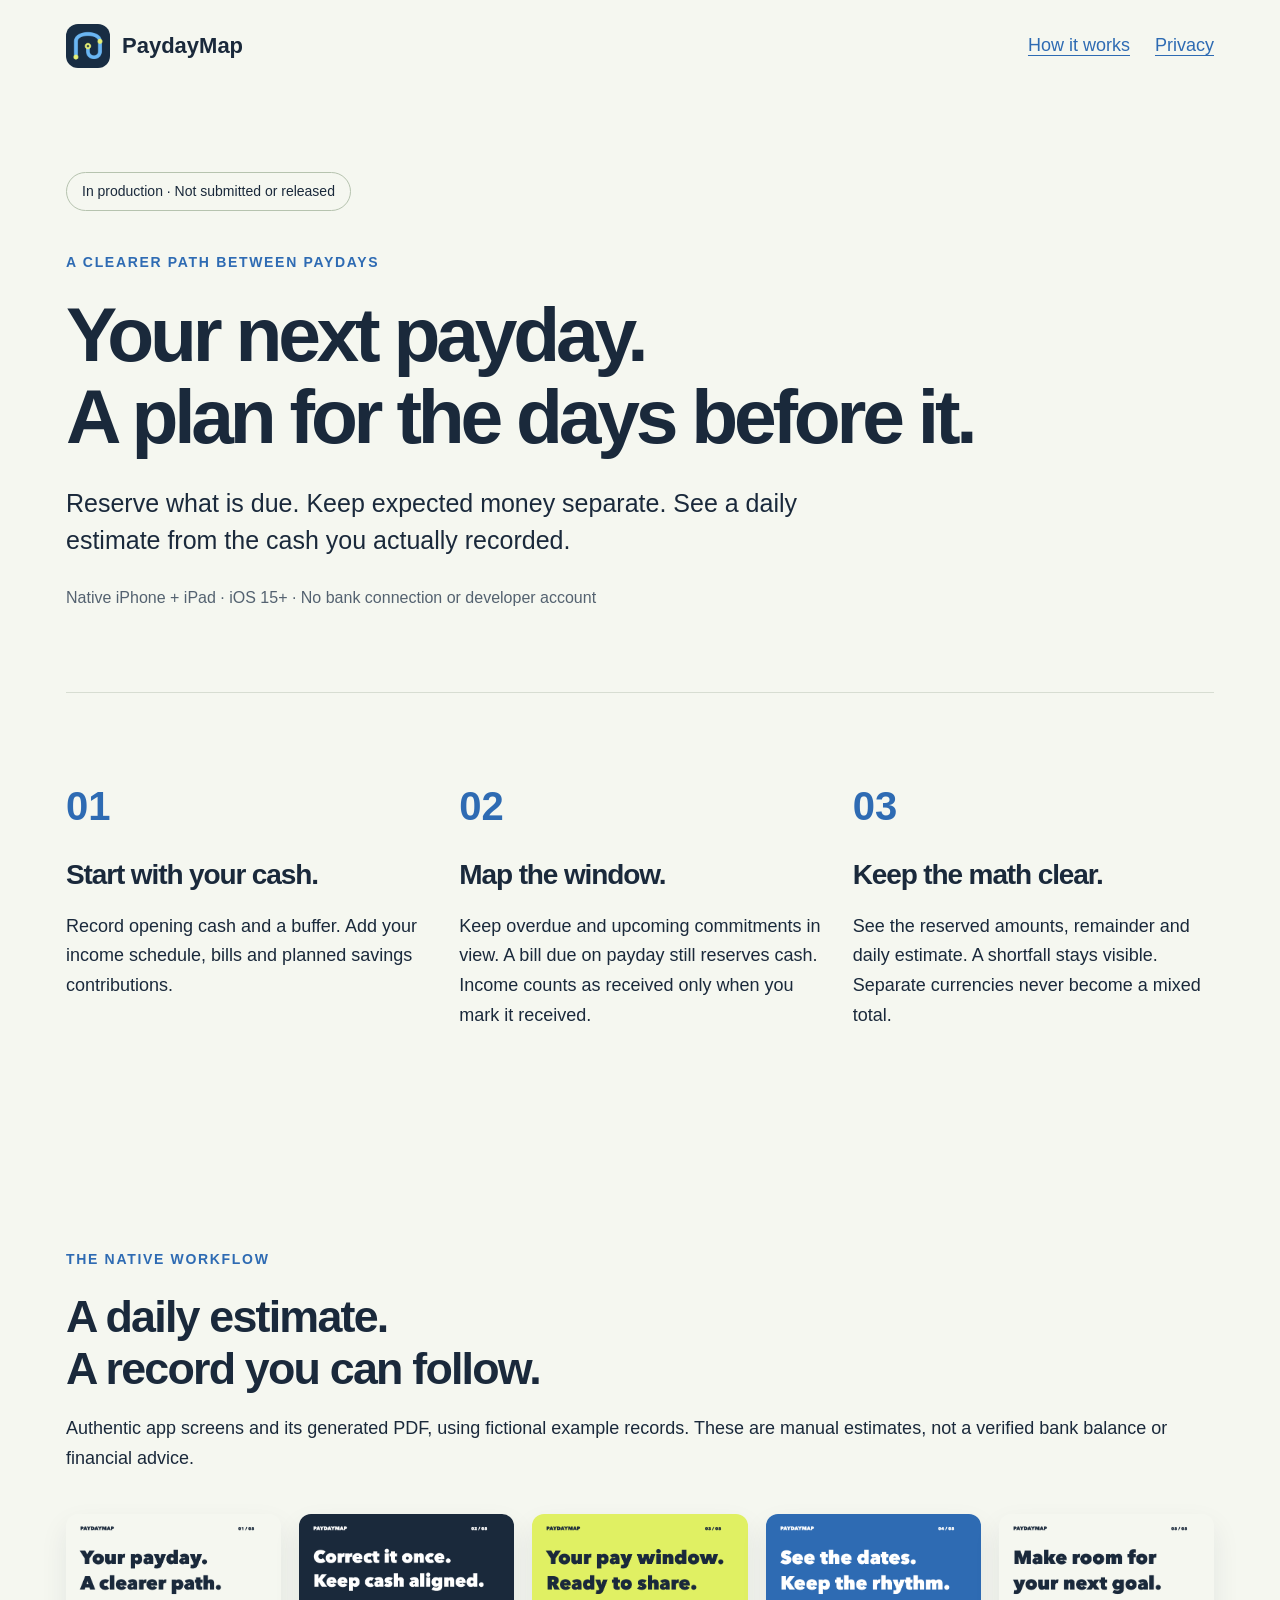
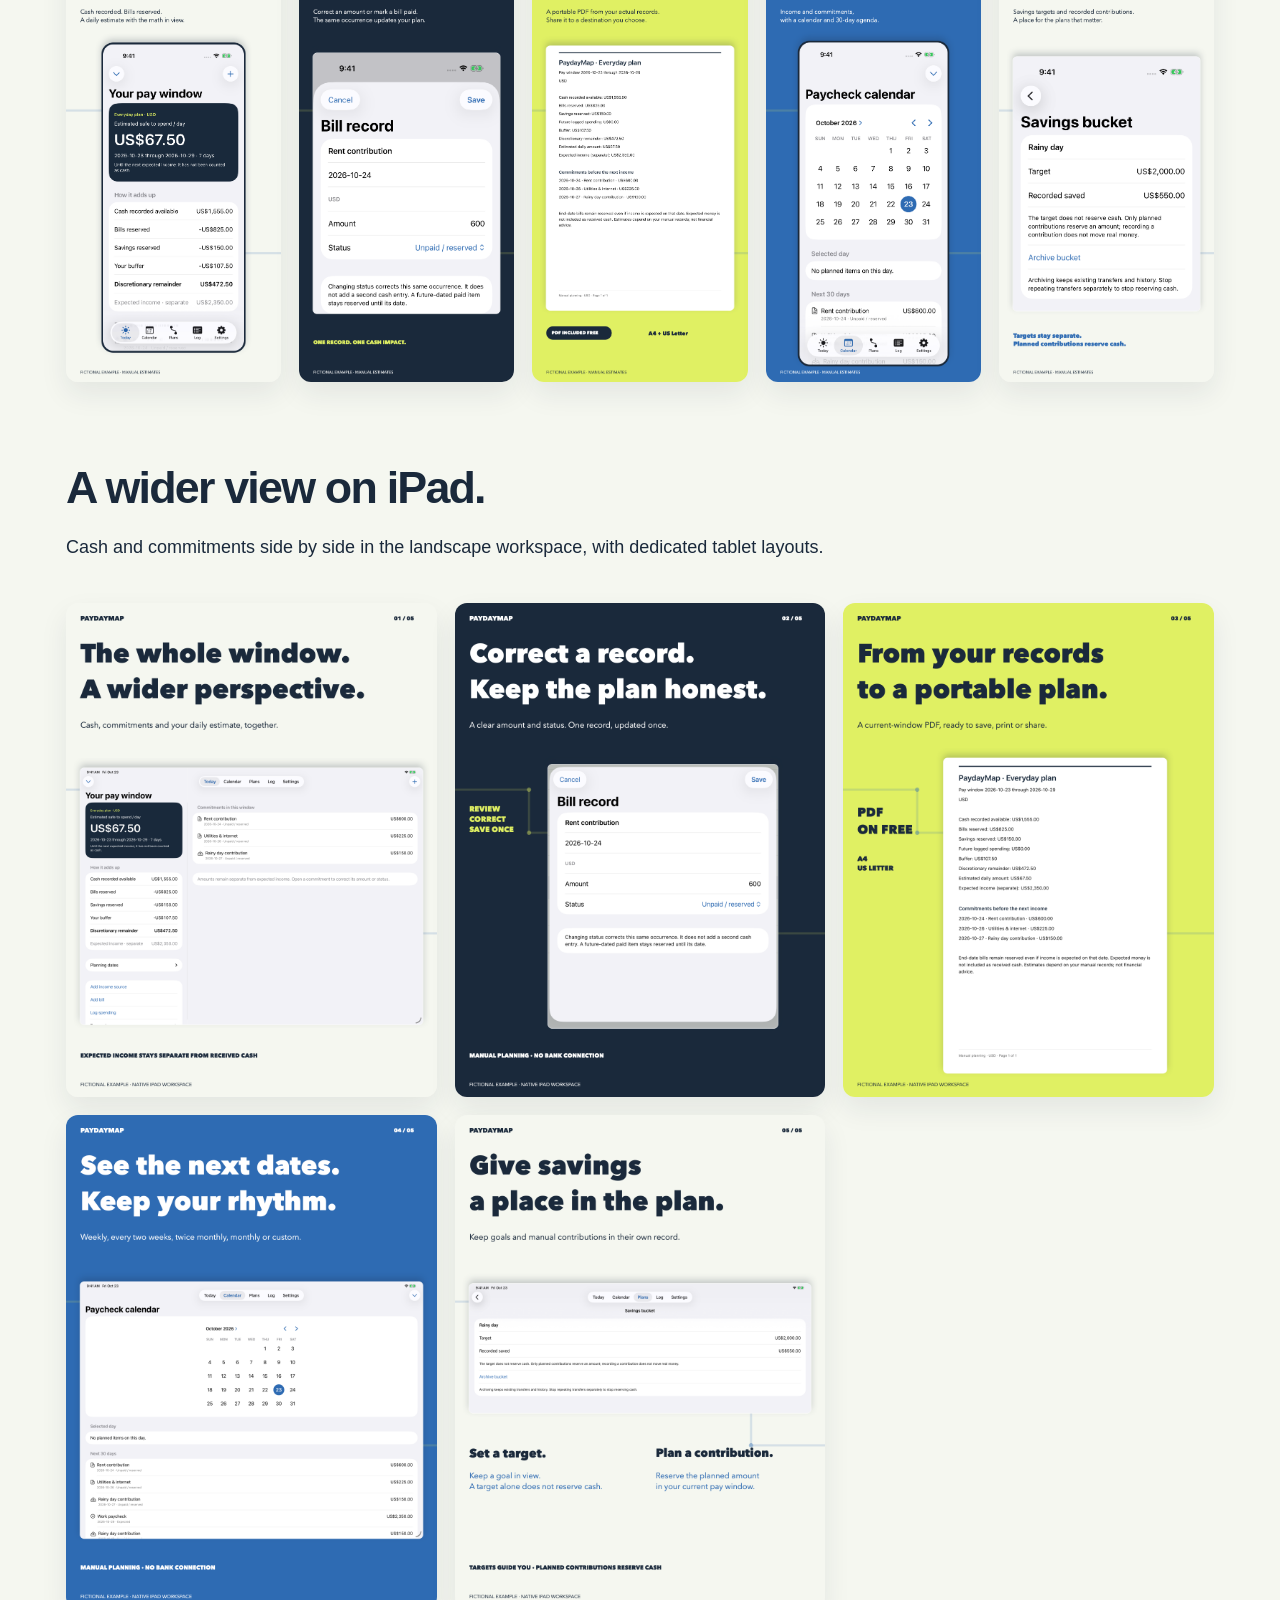
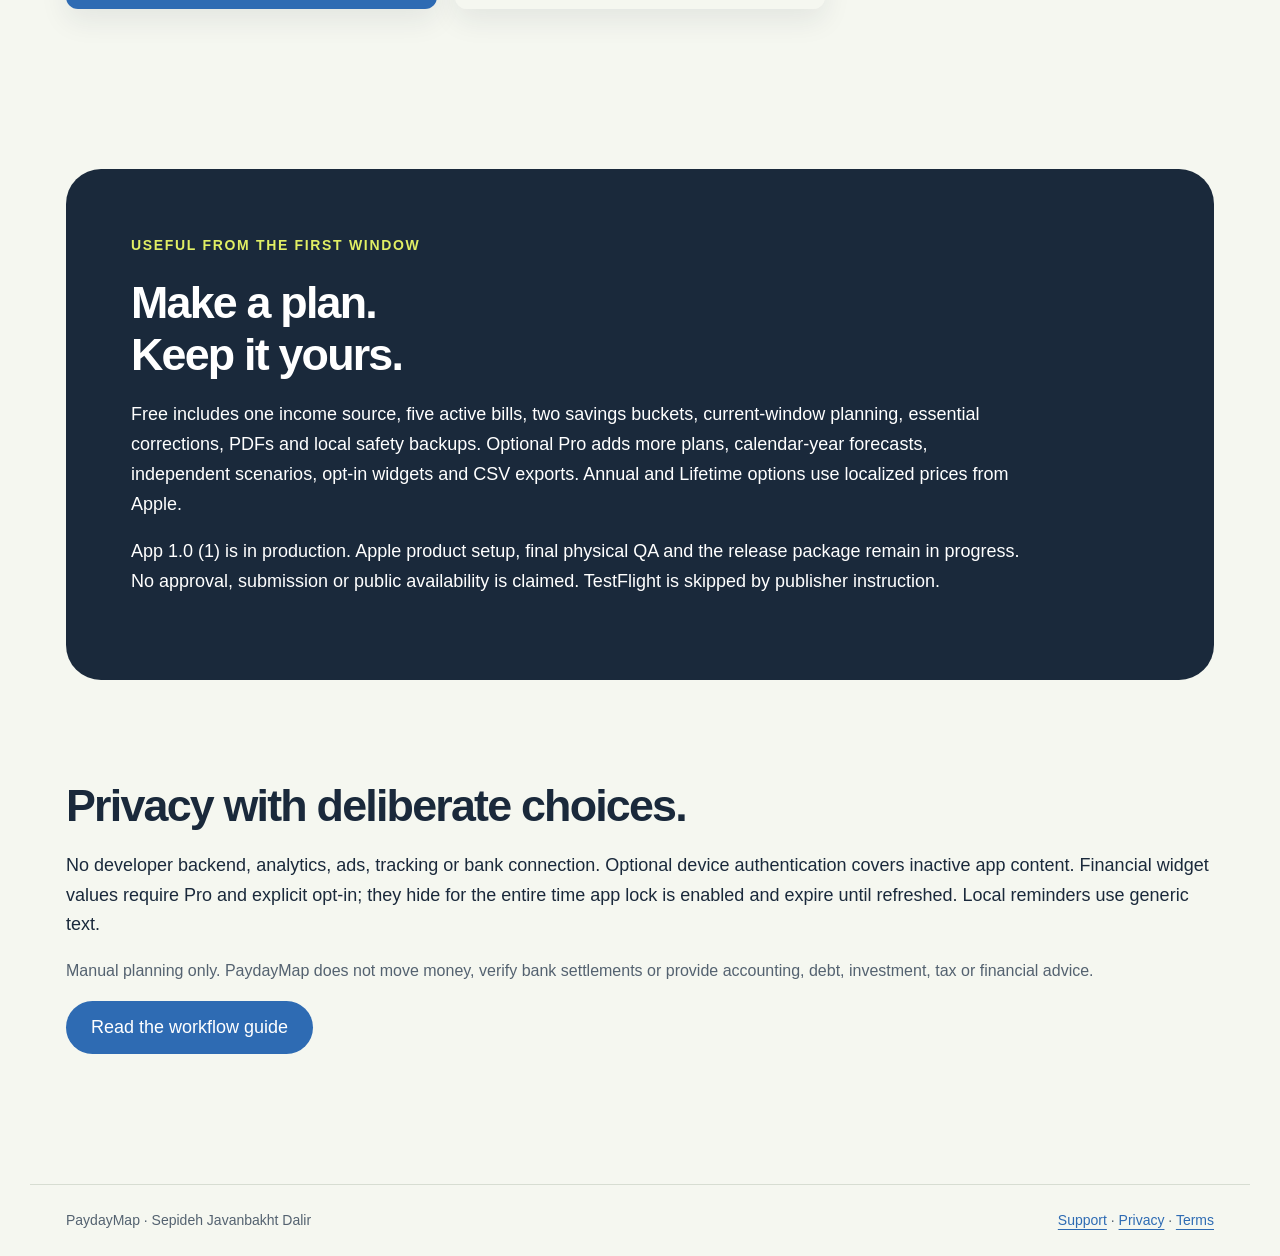
==== index.html @ ebb493a1 "Publish source-free PaydayMap product tour and reviewed iPhone/iPad campaigns" ====
<!doctype html><html lang="en"><head><meta charset="utf-8"><meta name="viewport" content="width=device-width,initial-scale=1"><link rel="stylesheet" href="style.css"><link rel="icon" href="assets/icon.png"><title>PaydayMap · Paycheck Budget</title><meta name="description" content="Manual paycheck-window planning for iPhone and iPad: recorded cash, reserved bills, savings, daily estimates and portable PDFs."></head><body><header><a class="brand" href="index.html"><img src="assets/icon.png" width="44" height="44" alt=""><strong>PaydayMap</strong></a><nav><a href="support.html">How it works</a><a href="privacy.html">Privacy</a></nav></header><main><section class="hero"><span class="status">In production · Not submitted or released</span><p class="eyebrow">A CLEARER PATH BETWEEN PAYDAYS</p><h1>Your next payday.<br>A plan for the days before it.</h1><p class="lead">Reserve what is due. Keep expected money separate. See a daily estimate from the cash you actually recorded.</p><p class="quiet">Native iPhone + iPad · iOS 15+ · No bank connection or developer account</p></section><section class="steps"><article><span>01</span><h2>Start with your cash.</h2><p>Record opening cash and a buffer. Add your income schedule, bills and planned savings contributions.</p></article><article><span>02</span><h2>Map the window.</h2><p>Keep overdue and upcoming commitments in view. A bill due on payday still reserves cash. Income counts as received only when you mark it received.</p></article><article><span>03</span><h2>Keep the math clear.</h2><p>See the reserved amounts, remainder and daily estimate. A shortfall stays visible. Separate currencies never become a mixed total.</p></article></section><section class="gallery"><p class="eyebrow">THE NATIVE WORKFLOW</p><h2>A daily estimate.<br>A record you can follow.</h2><p>Authentic app screens and its generated PDF, using fictional example records. These are manual estimates, not a verified bank balance or financial advice.</p><div class="phones"><a href="assets/iphone-01.png"><img src="assets/iphone-01.png" alt="PaydayMap iPhone campaign frame1: daily estimate and reserved cash" loading="lazy"></a><a href="assets/iphone-02.png"><img src="assets/iphone-02.png" alt="PaydayMap iPhone campaign frame2: correct one scheduled bill" loading="lazy"></a><a href="assets/iphone-03.png"><img src="assets/iphone-03.png" alt="PaydayMap iPhone campaign frame3: authentic current-window PDF" loading="lazy"></a><a href="assets/iphone-04.png"><img src="assets/iphone-04.png" alt="PaydayMap iPhone campaign frame4: calendar and upcoming dates" loading="lazy"></a><a href="assets/iphone-05.png"><img src="assets/iphone-05.png" alt="PaydayMap iPhone campaign frame5: savings goal and recorded contributions" loading="lazy"></a></div><h2>A wider view on iPad.</h2><p>Cash and commitments side by side in the landscape workspace, with dedicated tablet layouts.</p><div class="tablets"><a href="assets/ipad-01.png"><img src="assets/ipad-01.png" alt="PaydayMap dedicated iPad campaign frame1" loading="lazy"></a><a href="assets/ipad-02.png"><img src="assets/ipad-02.png" alt="PaydayMap dedicated iPad campaign frame2" loading="lazy"></a><a href="assets/ipad-03.png"><img src="assets/ipad-03.png" alt="PaydayMap dedicated iPad campaign frame3" loading="lazy"></a><a href="assets/ipad-04.png"><img src="assets/ipad-04.png" alt="PaydayMap dedicated iPad campaign frame4" loading="lazy"></a><a href="assets/ipad-05.png"><img src="assets/ipad-05.png" alt="PaydayMap dedicated iPad campaign frame5" loading="lazy"></a></div></section><section class="band"><p class="eyebrow">USEFUL FROM THE FIRST WINDOW</p><h2>Make a plan.<br>Keep it yours.</h2><p>Free includes one income source, five active bills, two savings buckets, current-window planning, essential corrections, PDFs and local safety backups. Optional Pro adds more plans, calendar-year forecasts, independent scenarios, opt-in widgets and CSV exports. Annual and Lifetime options use localized prices from Apple.</p><p>App 1.0 (1) is in production. Apple product setup, final physical QA and the release package remain in progress. No approval, submission or public availability is claimed. TestFlight is skipped by publisher instruction.</p></section><section><h2>Privacy with deliberate choices.</h2><p>No developer backend, analytics, ads, tracking or bank connection. Optional device authentication covers inactive app content. Financial widget values require Pro and explicit opt-in; they hide for the entire time app lock is enabled and expire until refreshed. Local reminders use generic text.</p><p class="quiet">Manual planning only. PaydayMap does not move money, verify bank settlements or provide accounting, debt, investment, tax or financial advice.</p><a class="button" href="support.html">Read the workflow guide</a></section></main><footer><span>PaydayMap · Sepideh Javanbakht Dalir</span><span><a href="support.html">Support</a> · <a href="privacy.html">Privacy</a> · <a href="https://www.apple.com/legal/internet-services/itunes/dev/stdeula/">Terms</a></span></footer></body></html>
---- style.css ----
:root{--ink:#1a293b;--blue:#2e6bb3;--lime:#e1ef64;--paper:#f5f7f0}*{box-sizing:border-box}body{margin:0;background:var(--paper);color:var(--ink);font:18px/1.65 -apple-system,BlinkMacSystemFont,"Avenir Next",sans-serif}a{color:var(--blue);text-underline-offset:4px}header,footer{max-width:1220px;margin:auto;padding:24px 36px;display:flex;align-items:center;justify-content:space-between;gap:30px}.brand{display:flex;align-items:center;gap:12px;text-decoration:none;color:var(--ink);font-size:22px}.brand img{border-radius:12px}nav{display:flex;gap:25px}main{max-width:1220px;margin:auto;padding:0 36px}section{padding:80px 0}.hero{padding:80px 0 65px}.status{display:inline-block;border:1px solid #b6c3af;padding:7px 15px;border-radius:50px;font-size:14px}.eyebrow{font-weight:750;letter-spacing:.12em;font-size:14px;color:var(--blue);margin:40px 0 18px}h1{font-size:clamp(44px,6vw,78px);letter-spacing:-.055em;line-height:1.06;margin:20px 0 28px}h2{font-size:clamp(28px,3.5vw,46px);line-height:1.15;letter-spacing:-.04em;margin:20px 0}.lead{font-size:25px;max-width:820px;line-height:1.5}.quiet{color:#546270;font-size:16px}.steps{display:grid;grid-template-columns:repeat(3,1fr);gap:32px;border-top:1px solid #d7ddd2}.steps article>span{color:var(--blue);font-size:40px;font-weight:800}.steps h2{font-size:28px}.phones,.tablets{display:grid;gap:18px;grid-template-columns:repeat(5,1fr);margin:40px 0 80px}.phones img,.tablets img{display:block;width:100%;border-radius:12px;box-shadow:0 12px 28px #1a293b14}.tablets{grid-template-columns:repeat(3,1fr)}.band{background:var(--ink);color:white;padding:65px;border-radius:35px}.band .eyebrow{color:var(--lime);margin-top:0}.band p{max-width:900px}.button{display:inline-block;background:var(--blue);color:white;border-radius:50px;padding:12px 25px;text-decoration:none}.prose{max-width:850px}.prose h2{font-size:30px;margin-top:45px}footer{border-top:1px solid #d7ddd2;font-size:14px;color:#546270;margin-top:50px}@media(max-width:700px){header,footer{padding:20px;align-items:flex-start;flex-direction:column;gap:12px}main{padding:0 20px}section{padding:45px 0}.hero{padding-top:35px}.steps{grid-template-columns:1fr;gap:15px}.phones{display:flex;overflow-x:auto;padding-bottom:20px;scroll-snap-type:x mandatory}.phones a{min-width:72%;scroll-snap-align:start}.tablets{grid-template-columns:repeat(2,1fr);gap:12px}.band{padding:30px;border-radius:24px}.lead{font-size:21px}nav{gap:20px}}
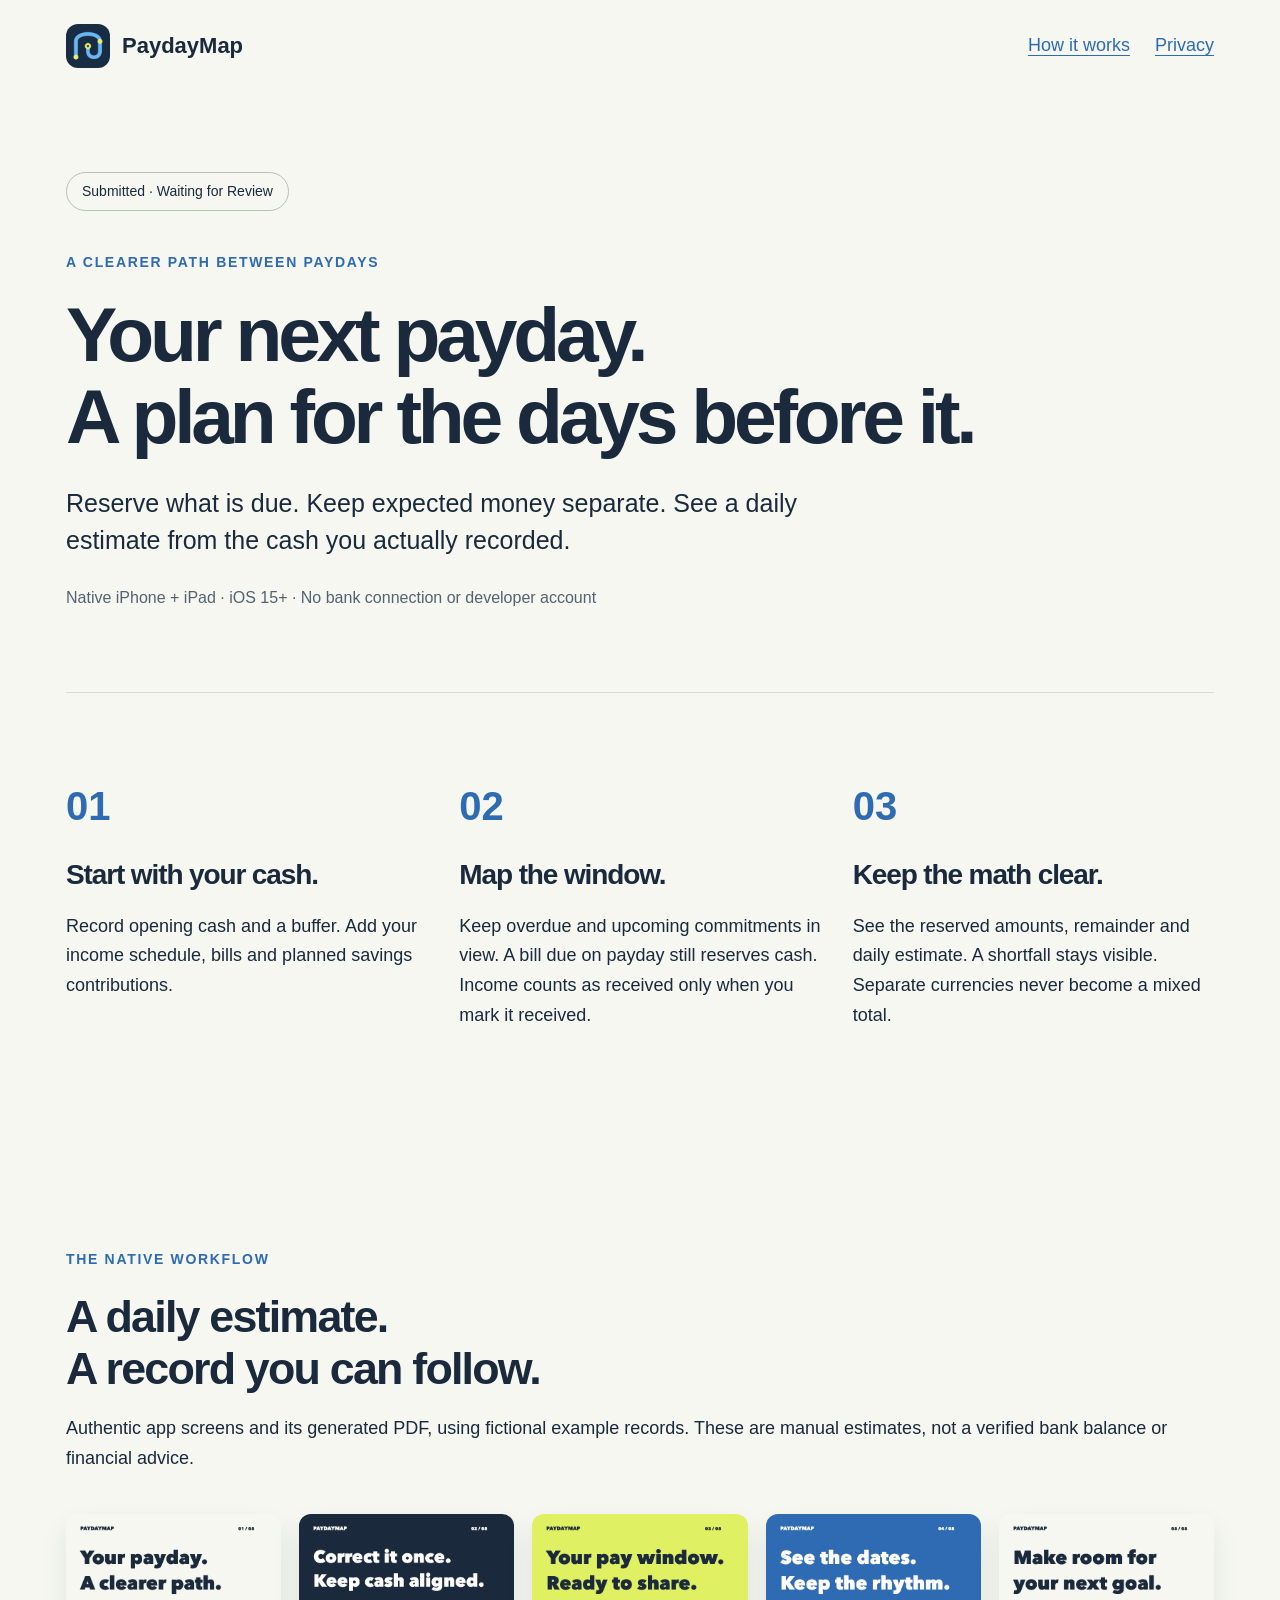
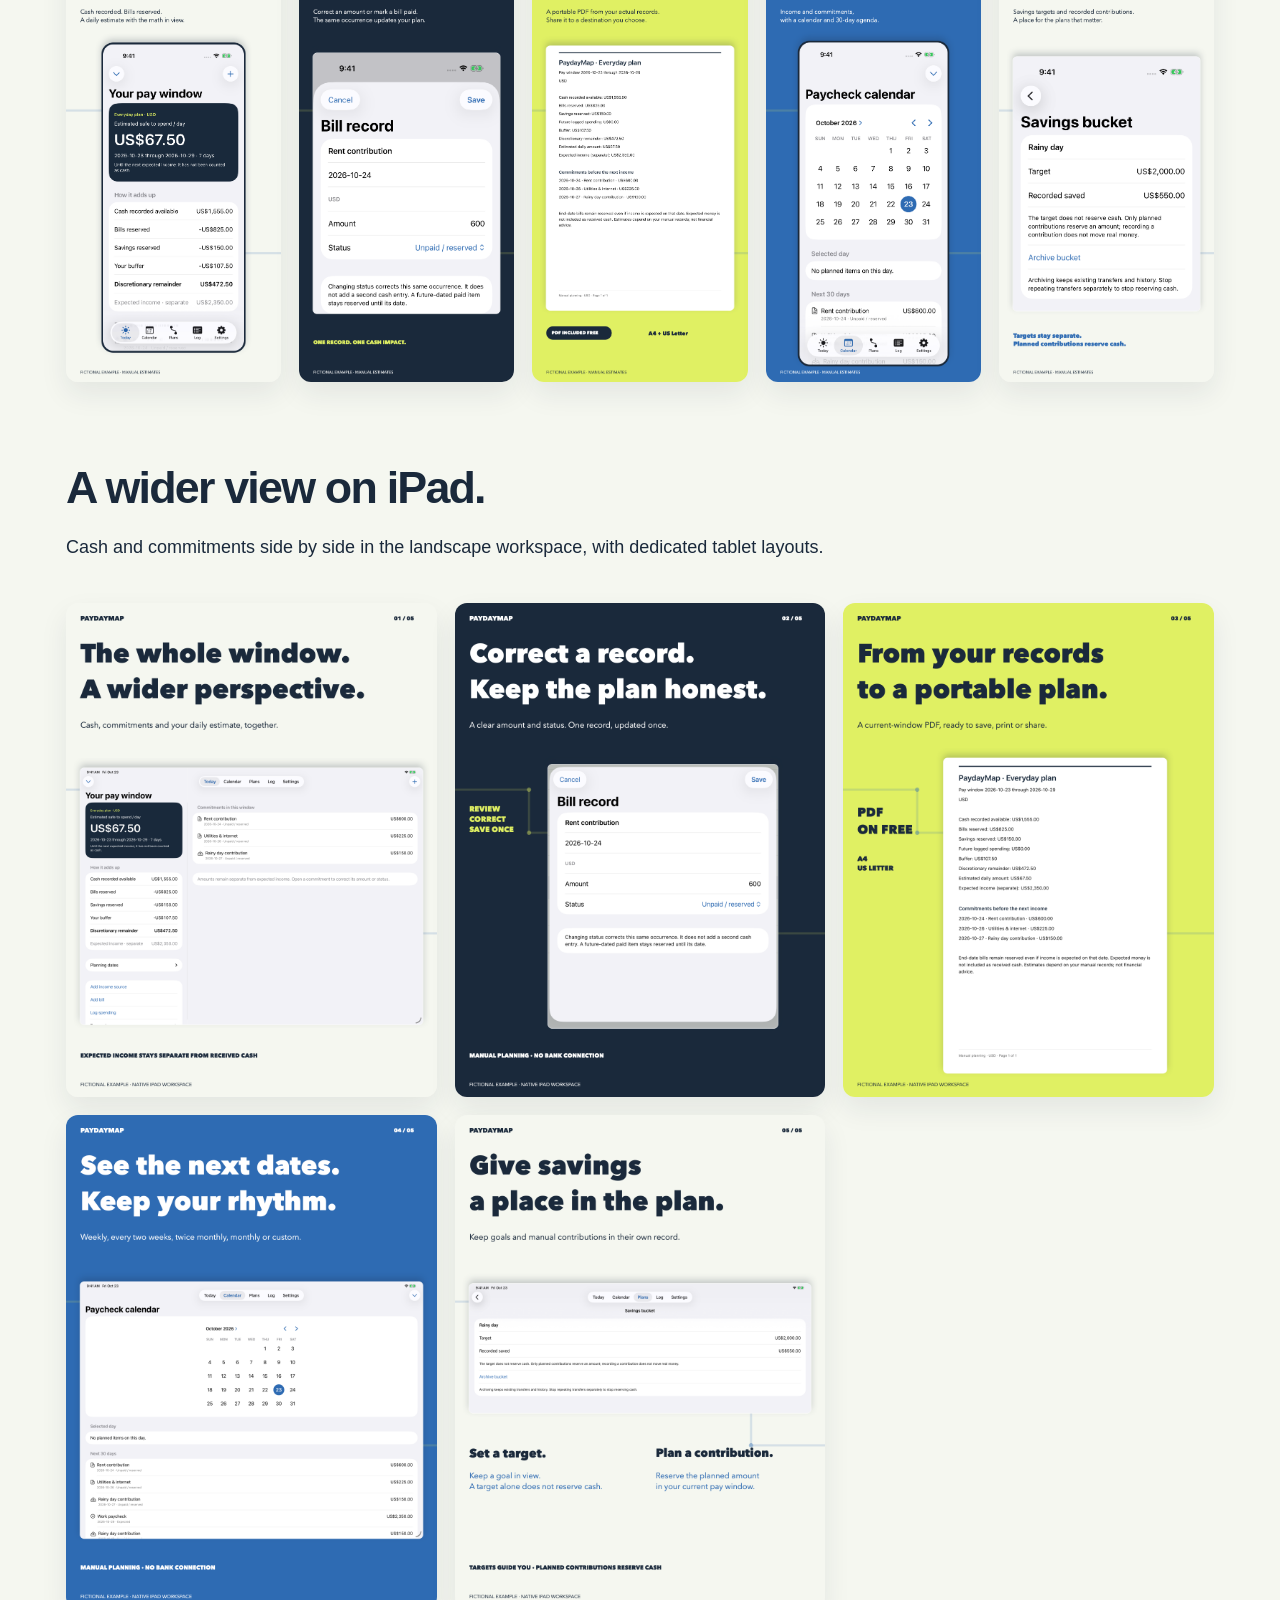
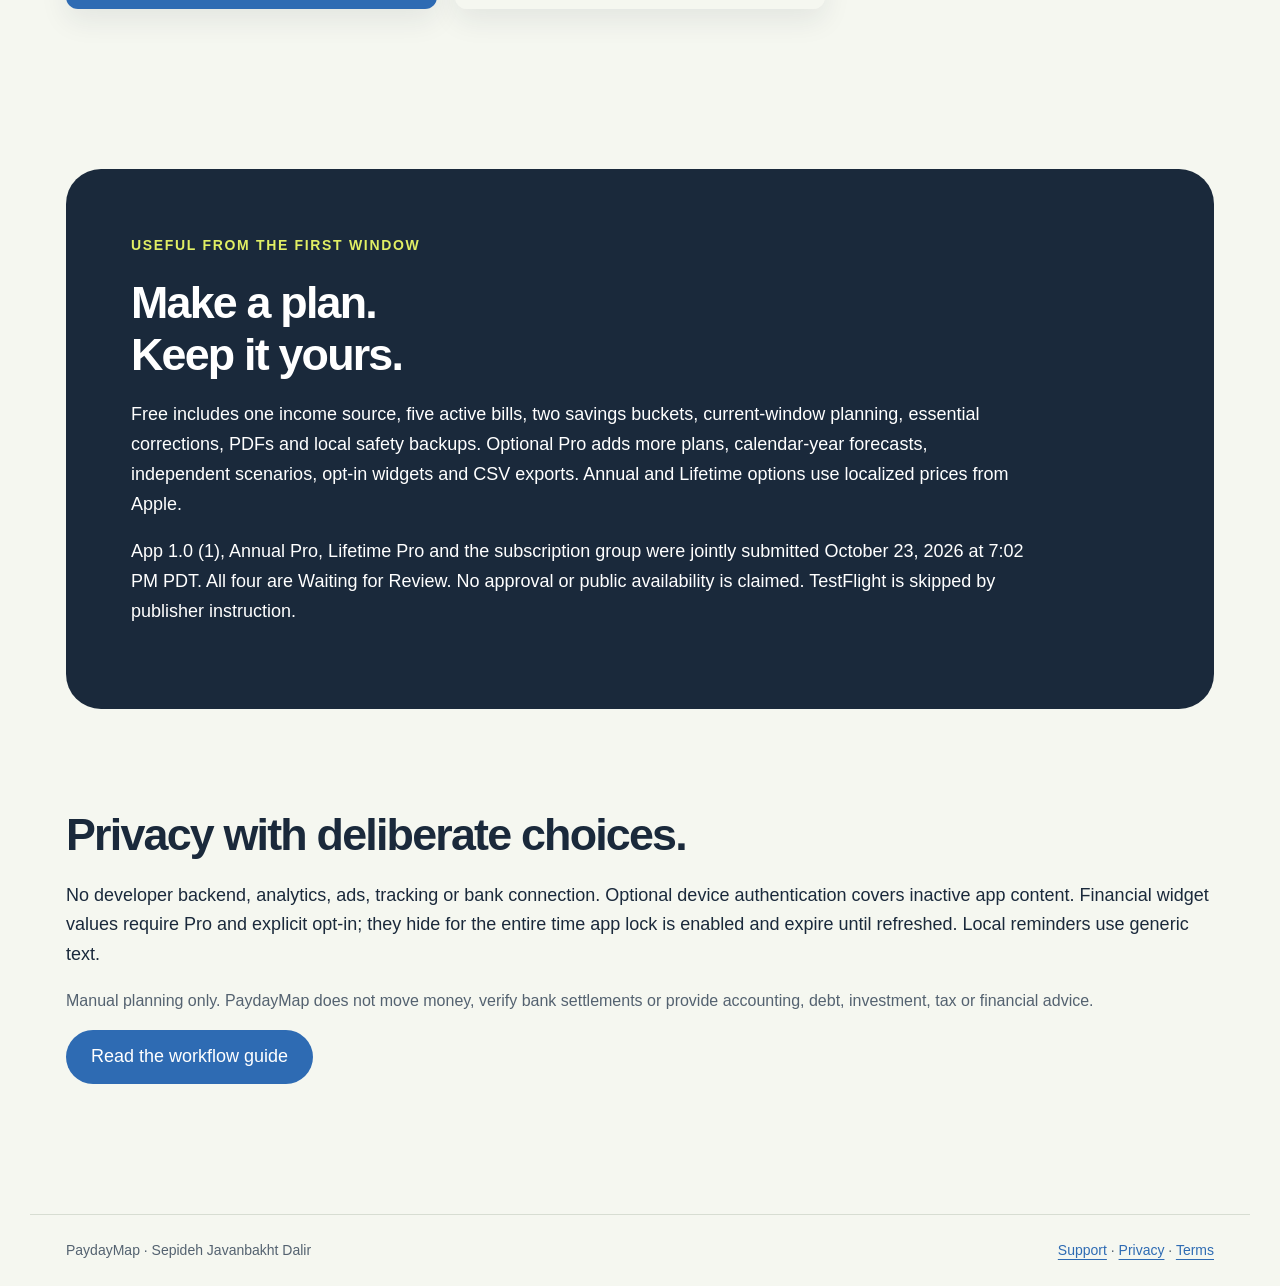
==== commit d4c4f94b: "Record joint PaydayMap App Review submission and freeze shipping V1" ====
--- a/index.html
+++ b/index.html
@@ -1 +1 @@
-<!doctype html><html lang="en"><head><meta charset="utf-8"><meta name="viewport" content="width=device-width,initial-scale=1"><link rel="stylesheet" href="style.css"><link rel="icon" href="assets/icon.png"><title>PaydayMap · Paycheck Budget</title><meta name="description" content="Manual paycheck-window planning for iPhone and iPad: recorded cash, reserved bills, savings, daily estimates and portable PDFs."></head><body><header><a class="brand" href="index.html"><img src="assets/icon.png" width="44" height="44" alt=""><strong>PaydayMap</strong></a><nav><a href="support.html">How it works</a><a href="privacy.html">Privacy</a></nav></header><main><section class="hero"><span class="status">In production · Not submitted or released</span><p class="eyebrow">A CLEARER PATH BETWEEN PAYDAYS</p><h1>Your next payday.<br>A plan for the days before it.</h1><p class="lead">Reserve what is due. Keep expected money separate. See a daily estimate from the cash you actually recorded.</p><p class="quiet">Native iPhone + iPad · iOS 15+ · No bank connection or developer account</p></section><section class="steps"><article><span>01</span><h2>Start with your cash.</h2><p>Record opening cash and a buffer. Add your income schedule, bills and planned savings contributions.</p></article><article><span>02</span><h2>Map the window.</h2><p>Keep overdue and upcoming commitments in view. A bill due on payday still reserves cash. Income counts as received only when you mark it received.</p></article><article><span>03</span><h2>Keep the math clear.</h2><p>See the reserved amounts, remainder and daily estimate. A shortfall stays visible. Separate currencies never become a mixed total.</p></article></section><section class="gallery"><p class="eyebrow">THE NATIVE WORKFLOW</p><h2>A daily estimate.<br>A record you can follow.</h2><p>Authentic app screens and its generated PDF, using fictional example records. These are manual estimates, not a verified bank balance or financial advice.</p><div class="phones"><a href="assets/iphone-01.png"><img src="assets/iphone-01.png" alt="PaydayMap iPhone campaign frame1: daily estimate and reserved cash" loading="lazy"></a><a href="assets/iphone-02.png"><img src="assets/iphone-02.png" alt="PaydayMap iPhone campaign frame2: correct one scheduled bill" loading="lazy"></a><a href="assets/iphone-03.png"><img src="assets/iphone-03.png" alt="PaydayMap iPhone campaign frame3: authentic current-window PDF" loading="lazy"></a><a href="assets/iphone-04.png"><img src="assets/iphone-04.png" alt="PaydayMap iPhone campaign frame4: calendar and upcoming dates" loading="lazy"></a><a href="assets/iphone-05.png"><img src="assets/iphone-05.png" alt="PaydayMap iPhone campaign frame5: savings goal and recorded contributions" loading="lazy"></a></div><h2>A wider view on iPad.</h2><p>Cash and commitments side by side in the landscape workspace, with dedicated tablet layouts.</p><div class="tablets"><a href="assets/ipad-01.png"><img src="assets/ipad-01.png" alt="PaydayMap dedicated iPad campaign frame1" loading="lazy"></a><a href="assets/ipad-02.png"><img src="assets/ipad-02.png" alt="PaydayMap dedicated iPad campaign frame2" loading="lazy"></a><a href="assets/ipad-03.png"><img src="assets/ipad-03.png" alt="PaydayMap dedicated iPad campaign frame3" loading="lazy"></a><a href="assets/ipad-04.png"><img src="assets/ipad-04.png" alt="PaydayMap dedicated iPad campaign frame4" loading="lazy"></a><a href="assets/ipad-05.png"><img src="assets/ipad-05.png" alt="PaydayMap dedicated iPad campaign frame5" loading="lazy"></a></div></section><section class="band"><p class="eyebrow">USEFUL FROM THE FIRST WINDOW</p><h2>Make a plan.<br>Keep it yours.</h2><p>Free includes one income source, five active bills, two savings buckets, current-window planning, essential corrections, PDFs and local safety backups. Optional Pro adds more plans, calendar-year forecasts, independent scenarios, opt-in widgets and CSV exports. Annual and Lifetime options use localized prices from Apple.</p><p>App 1.0 (1) is in production. Apple product setup, final physical QA and the release package remain in progress. No approval, submission or public availability is claimed. TestFlight is skipped by publisher instruction.</p></section><section><h2>Privacy with deliberate choices.</h2><p>No developer backend, analytics, ads, tracking or bank connection. Optional device authentication covers inactive app content. Financial widget values require Pro and explicit opt-in; they hide for the entire time app lock is enabled and expire until refreshed. Local reminders use generic text.</p><p class="quiet">Manual planning only. PaydayMap does not move money, verify bank settlements or provide accounting, debt, investment, tax or financial advice.</p><a class="button" href="support.html">Read the workflow guide</a></section></main><footer><span>PaydayMap · Sepideh Javanbakht Dalir</span><span><a href="support.html">Support</a> · <a href="privacy.html">Privacy</a> · <a href="https://www.apple.com/legal/internet-services/itunes/dev/stdeula/">Terms</a></span></footer></body></html>+<!doctype html><html lang="en"><head><meta charset="utf-8"><meta name="viewport" content="width=device-width,initial-scale=1"><link rel="stylesheet" href="style.css"><link rel="icon" href="assets/icon.png"><title>PaydayMap · Paycheck Budget</title><meta name="description" content="Manual paycheck-window planning for iPhone and iPad: recorded cash, reserved bills, savings, daily estimates and portable PDFs."></head><body><header><a class="brand" href="index.html"><img src="assets/icon.png" width="44" height="44" alt=""><strong>PaydayMap</strong></a><nav><a href="support.html">How it works</a><a href="privacy.html">Privacy</a></nav></header><main><section class="hero"><span class="status">Submitted · Waiting for Review</span><p class="eyebrow">A CLEARER PATH BETWEEN PAYDAYS</p><h1>Your next payday.<br>A plan for the days before it.</h1><p class="lead">Reserve what is due. Keep expected money separate. See a daily estimate from the cash you actually recorded.</p><p class="quiet">Native iPhone + iPad · iOS 15+ · No bank connection or developer account</p></section><section class="steps"><article><span>01</span><h2>Start with your cash.</h2><p>Record opening cash and a buffer. Add your income schedule, bills and planned savings contributions.</p></article><article><span>02</span><h2>Map the window.</h2><p>Keep overdue and upcoming commitments in view. A bill due on payday still reserves cash. Income counts as received only when you mark it received.</p></article><article><span>03</span><h2>Keep the math clear.</h2><p>See the reserved amounts, remainder and daily estimate. A shortfall stays visible. Separate currencies never become a mixed total.</p></article></section><section class="gallery"><p class="eyebrow">THE NATIVE WORKFLOW</p><h2>A daily estimate.<br>A record you can follow.</h2><p>Authentic app screens and its generated PDF, using fictional example records. These are manual estimates, not a verified bank balance or financial advice.</p><div class="phones"><a href="assets/iphone-01.png"><img src="assets/iphone-01.png" alt="PaydayMap iPhone campaign frame1: daily estimate and reserved cash" loading="lazy"></a><a href="assets/iphone-02.png"><img src="assets/iphone-02.png" alt="PaydayMap iPhone campaign frame2: correct one scheduled bill" loading="lazy"></a><a href="assets/iphone-03.png"><img src="assets/iphone-03.png" alt="PaydayMap iPhone campaign frame3: authentic current-window PDF" loading="lazy"></a><a href="assets/iphone-04.png"><img src="assets/iphone-04.png" alt="PaydayMap iPhone campaign frame4: calendar and upcoming dates" loading="lazy"></a><a href="assets/iphone-05.png"><img src="assets/iphone-05.png" alt="PaydayMap iPhone campaign frame5: savings goal and recorded contributions" loading="lazy"></a></div><h2>A wider view on iPad.</h2><p>Cash and commitments side by side in the landscape workspace, with dedicated tablet layouts.</p><div class="tablets"><a href="assets/ipad-01.png"><img src="assets/ipad-01.png" alt="PaydayMap dedicated iPad campaign frame1" loading="lazy"></a><a href="assets/ipad-02.png"><img src="assets/ipad-02.png" alt="PaydayMap dedicated iPad campaign frame2" loading="lazy"></a><a href="assets/ipad-03.png"><img src="assets/ipad-03.png" alt="PaydayMap dedicated iPad campaign frame3" loading="lazy"></a><a href="assets/ipad-04.png"><img src="assets/ipad-04.png" alt="PaydayMap dedicated iPad campaign frame4" loading="lazy"></a><a href="assets/ipad-05.png"><img src="assets/ipad-05.png" alt="PaydayMap dedicated iPad campaign frame5" loading="lazy"></a></div></section><section class="band"><p class="eyebrow">USEFUL FROM THE FIRST WINDOW</p><h2>Make a plan.<br>Keep it yours.</h2><p>Free includes one income source, five active bills, two savings buckets, current-window planning, essential corrections, PDFs and local safety backups. Optional Pro adds more plans, calendar-year forecasts, independent scenarios, opt-in widgets and CSV exports. Annual and Lifetime options use localized prices from Apple.</p><p>App 1.0 (1), Annual Pro, Lifetime Pro and the subscription group were jointly submitted October 23, 2026 at 7:02 PM PDT. All four are Waiting for Review. No approval or public availability is claimed. TestFlight is skipped by publisher instruction.</p></section><section><h2>Privacy with deliberate choices.</h2><p>No developer backend, analytics, ads, tracking or bank connection. Optional device authentication covers inactive app content. Financial widget values require Pro and explicit opt-in; they hide for the entire time app lock is enabled and expire until refreshed. Local reminders use generic text.</p><p class="quiet">Manual planning only. PaydayMap does not move money, verify bank settlements or provide accounting, debt, investment, tax or financial advice.</p><a class="button" href="support.html">Read the workflow guide</a></section></main><footer><span>PaydayMap · Sepideh Javanbakht Dalir</span><span><a href="support.html">Support</a> · <a href="privacy.html">Privacy</a> · <a href="https://www.apple.com/legal/internet-services/itunes/dev/stdeula/">Terms</a></span></footer></body></html>
